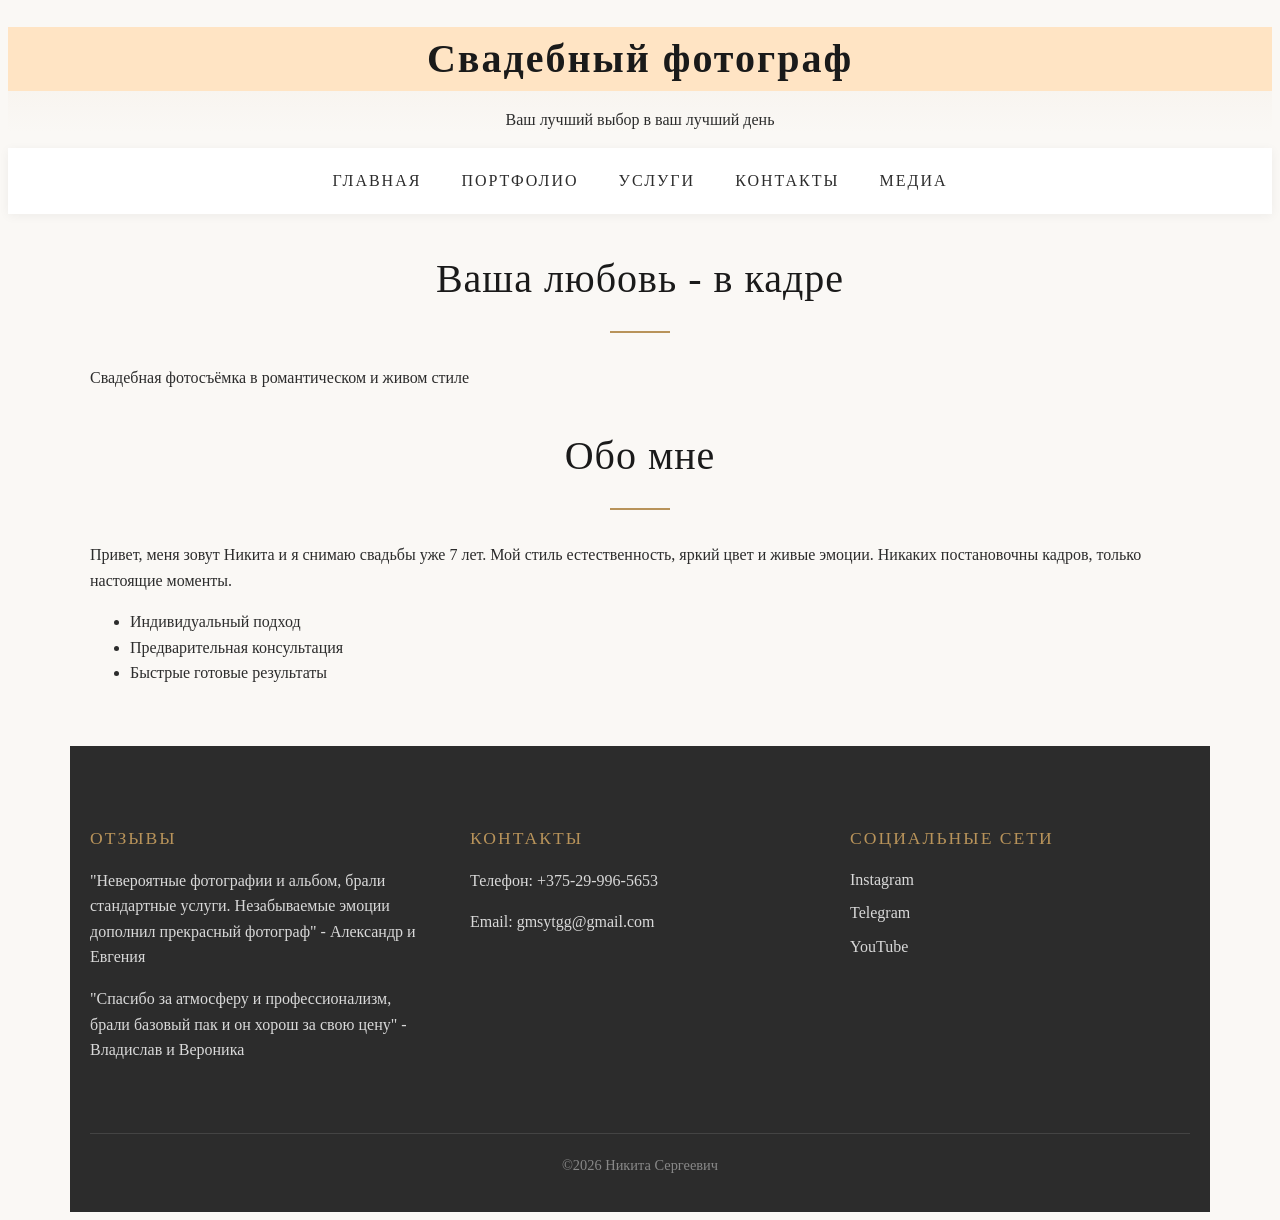
==== index.html @ a115fac6 "Файлы добавлены" ====
<!DOCTYPE html>
<html lang="ru">
<head>
    <meta charset="UTF-8">
    <meta name="viewport" content="width=device-width, initial-scale=1.0">
    <meta http-equiv="X-UA-Compatible" content="ie=edge">
    <title>Портфолио</title>
    <link rel="stylesheet" href="style.css">
    <link rel="icon" type="image/x-icon" href="images/fav.webp">
    <style>
        h1 {
            background-color: bisque;
            letter-spacing: 2px;
            font-weight: bold;
            font-family: 'Times New Roman', Times, serif;
        }
    </style>
</head>

<body>
    <header>
        <h1>Свадебный фотограф</h1>
        <p>Ваш лучший выбор в ваш лучший день</p>
    </header>
    
<nav>
    <ul>
        <li><a href="index.html">Главная</a></li>
        <li><a href="portfolio.html">Портфолио</a></li>
        <li><a href="services.html">Услуги</a></li>
        <li><a href="contacts.html">Контакты</a></li>
        <li><a href="media.html">Медиа</a></li>
    </ul>
</nav>

<section id="main">
    <div>
        <h2>Ваша любовь - в кадре</h2>
        <p>Свадебная фотосъёмка в романтическом и живом стиле</p>
    </div>
</section>

<section id="about">
    <h2>Обо мне</h2>
    <p>Привет, меня зовут Никита и я снимаю свадьбы уже 7 лет. Мой стиль естественность, яркий цвет и живые эмоции. Никаких постановочны кадров, только настоящие моменты.</p>
    <ul>
        <li>Индивидуальный подход</li>
        <li>Предварительная консультация</li>
        <li>Быстрые готовые результаты</li>
    </ul>
</section>

<footer>
    <div>
        <h3>Отзывы</h3>
        <p>"Невероятные фотографии и альбом, брали стандартные услуги. Незабываемые эмоции дополнил прекрасный фотограф" - Александр и Евгения</p>
        <p>"Cпасибо за атмосферу и профессионализм, брали базовый пак и он хорош за свою цену" - Владислав и Вероника</p>
    </div>

    <div>
        <h3>Контакты</h3>
        <p>Телефон: +375-29-996-5653</p>
        <p>Email: gmsytgg@gmail.com</p>
    </div>

    <div>
        <h3>Социальные сети</h3>
        <a href="#">Instagram</a>
        <a href="#">Telegram</a>
        <a href="#">YouTube</a>
    </div>

    <p>©2026 Никита Сергеевич</p>
</footer>

</body>
</html>
---- style.css ----
body {
    font-family: Georgia, 'Times New Roman', Times, serif;
    font-size: 16px;
    line-height: 1.6;
    color: #2c2c2c;
    background-color: #faf8f5;
}

h1, h2, h3 {
    font-family: 'Georgia', serif;
    font-weight: normal;
    letter-spacing: 1px;
    color: #1a1a1a;
}

h1 {
    font-size: 2.5rem;
    margin-bottom: 0.5rem;
}

h2 {
    font-size: 2.5rem;
    margin-bottom: 2rem;
    text-align: center;
    position: relative;
}

h3 {
    font-size: 1.3rem;
    margin-bottom: 1rem;
}

header {
    text-align: center;
    padding: 60px, 20px, 40px;
    background: linear-gradient(180deg, #f5efe8 0%, #faf8f5 100%);
}

nav {
    background-color: #ffffff;
    box-shadow: 0 2px 10px rgba(0, 0, 0, 0.05);
    position: sticky;
    top: 0;
    z-index: 100;
}

nav ul {
    display: flex;
    justify-content: center;
    list-style: none;
    gap: 40px;
    padding: 20px;
}

nav a {
    text-decoration: none;
    color: #2c2c2c;
    font-size: 1rem;
    letter-spacing: 2px;
    text-transform: uppercase;
    padding: 5px 0;
    border-bottom: 1px solid transparent;
    transition: all 0.3s ease; 
}

nav a:hover {
    color: #b8935a;
    border-bottom-color: #b8935a; 
}

section {
    max-width: 1100px;
    margin: 0 auto;
    padding: 80px, 20px;
}

h2::after {
    content: '';
    display: block;
    width: 60px;
    height: 2px;
    background-color: #b8935a;
    margin: 20px auto 0;
}

input, textarea {
    width: 100%;
    padding: 12px 15px;
    margin-bottom: 15px;
    border: 1px solid #ddd;
    border-radius: 4px;
    font-family: inherit;
    font-size: 1rem;
    transition: border-color 0.3s;
}

input:focus, textarea:focus {
    outline: none;
    border-color: #b8935a;
}

textarea {
    resize: vertical;
    min-height: 120px;
}

button {
    background-color: #b8935a;
    color: #ffffff;
    border: none;
    padding: 14px 40px;
    font-size: 1rem;
    letter-spacing: 2px;
    text-transform: uppercase;
    cursor: pointer;
    border-radius: 4px;
    transition: background-color 0.4s;
}

button:hover {
    background-color: #9a7844;
}

footer {
    background-color: #2c2c2c;
    color: #d9d9d9;
    padding: 60px 20px 20px;
    display: grid;
    grid-template-columns: repeat(3, 1fr);
    gap: 40px;
    max-width: 1100px;
    margin: 60px auto 0;
}

footer h3 {
    color: #b8935a;
    font-size: 1.1rem;
    margin-bottom: 15px;
    letter-spacing: 2px;
    text-transform: uppercase;
}

footer a {
    display: block;
    color: #d9d9d9;
    text-decoration: none;
    margin-bottom: 8px;
    transition: color 0.3s;
}

footer a:hover {
    color: #b8935a;
}

footer > p:last-child {
    grid-column: 1 / -1;
    text-align: center;
    padding-top: 20px;
    border-top: 1px solid #444;
    font-size: 0.9rem;
    color: #888;
}

#portfolio > div {
    margin-bottom: 50px;
}

#portfolio div > div img:hover {
    transform: scale(1.05);
    box-shadow: 0 12px 32px rgba(0, 0, 0, 0.25);
}

#portfolio div > div {
    display: flex;
    flex-wrap: wrap;
    gap: 16px;
    justify-content: center;
}

#portfolio div > div img {
    width: 600px;
    max-width: 100%;
    height: auto;
    display: block;
    border-radius: 12px;
    transition: transform .5s ease, box-shadow .5s ease;
    cursor: pointer;
}

audio {
    width: 60%;
    border-radius: 12px;   
    box-shadow: 0 4px 12px rgba(0,0,0,.3);
    filter: hue-rotate(180deg);
}

video {
    border-radius: 12px;
    box-shadow: 0 4px 12px rgba(0,0,0,.3);
    padding: 20px 20px;
}

#Media div {
    text-align: center;
}
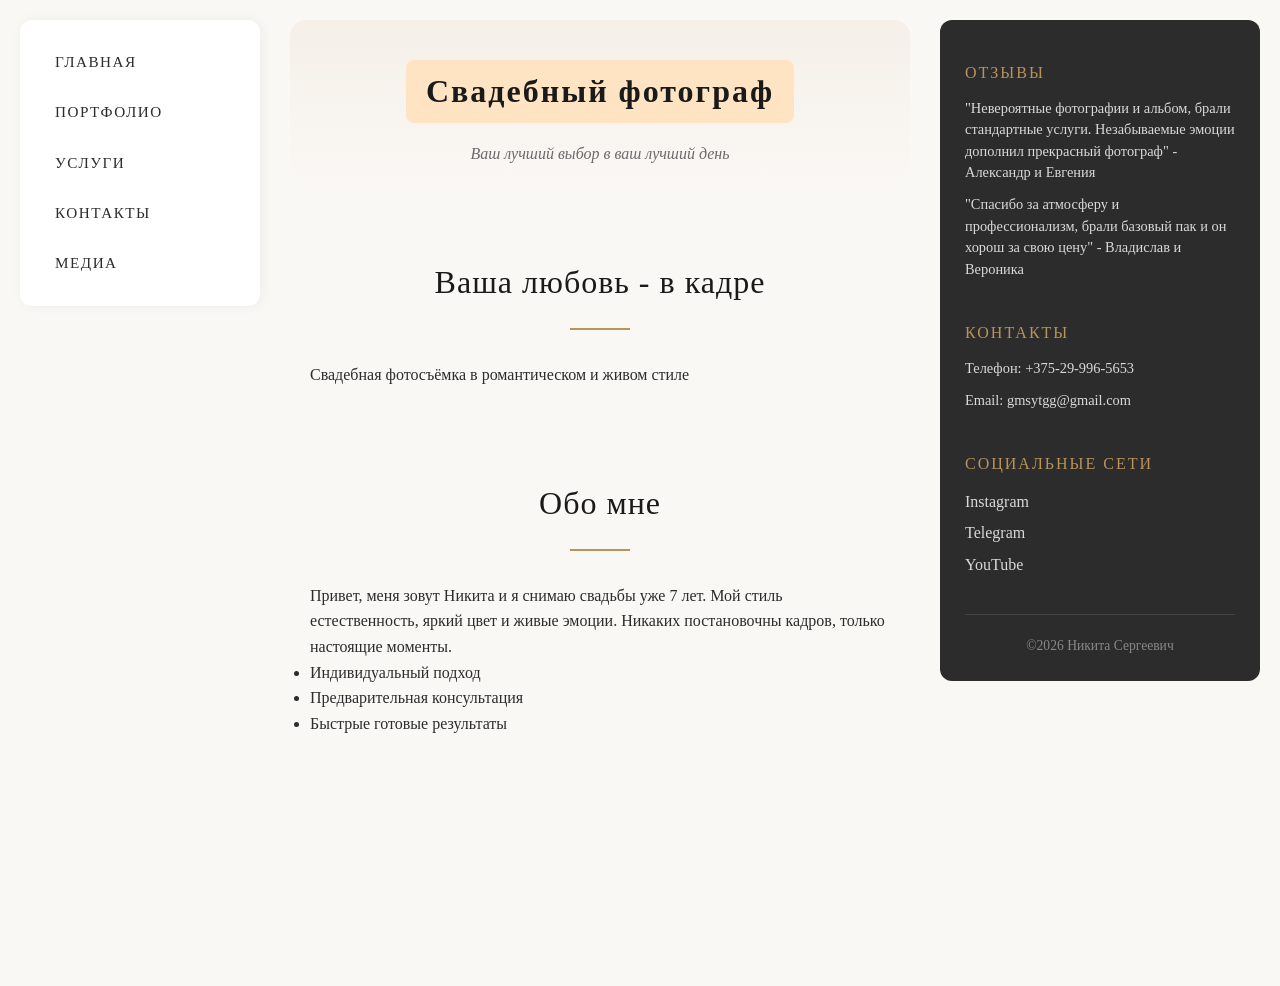
==== commit 560e89fb: "Первый коммит" ====
--- a/index.html
+++ b/index.html
@@ -17,61 +17,61 @@
     </style>
 </head>
 
-<body>
-    <header>
-        <h1>Свадебный фотограф</h1>
-        <p>Ваш лучший выбор в ваш лучший день</p>
+<body class="page">
+    <header class="header">
+        <h1 class="header-title">Свадебный фотограф</h1>
+        <p class="header-subtitle">Ваш лучший выбор в ваш лучший день</p>
     </header>
-    
-<nav>
-    <ul>
-        <li><a href="index.html">Главная</a></li>
-        <li><a href="portfolio.html">Портфолио</a></li>
-        <li><a href="services.html">Услуги</a></li>
-        <li><a href="contacts.html">Контакты</a></li>
-        <li><a href="media.html">Медиа</a></li>
-    </ul>
-</nav>
 
-<section id="main">
-    <div>
-        <h2>Ваша любовь - в кадре</h2>
-        <p>Свадебная фотосъёмка в романтическом и живом стиле</p>
-    </div>
-</section>
+    <nav class="nav">
+        <ul class="nav-list">
+            <li class="nav-item"><a class="nav-link" href="index.html">Главная</a></li>
+            <li class="nav-item"><a class="nav-link" href="portfolio.html">Портфолио</a></li>
+            <li class="nav-item"><a class="nav-link" href="services.html">Услуги</a></li>
+            <li class="nav-item"><a class="nav-link" href="contacts.html">Контакты</a></li>
+            <li class="nav-item"><a class="nav-link" href="media.html">Медиа</a></li>
+        </ul>
+    </nav>
 
-<section id="about">
-    <h2>Обо мне</h2>
-    <p>Привет, меня зовут Никита и я снимаю свадьбы уже 7 лет. Мой стиль естественность, яркий цвет и живые эмоции. Никаких постановочны кадров, только настоящие моменты.</p>
-    <ul>
-        <li>Индивидуальный подход</li>
-        <li>Предварительная консультация</li>
-        <li>Быстрые готовые результаты</li>
-    </ul>
-</section>
+    <section id="main" class="section section-main">
+        <div class="hero">
+            <h2 class="section-title hero-title">Ваша любовь - в кадре</h2>
+            <p class="hero-text">Свадебная фотосъёмка в романтическом и живом стиле</p>
+        </div>
+    </section>
 
-<footer>
-    <div>
-        <h3>Отзывы</h3>
-        <p>"Невероятные фотографии и альбом, брали стандартные услуги. Незабываемые эмоции дополнил прекрасный фотограф" - Александр и Евгения</p>
-        <p>"Cпасибо за атмосферу и профессионализм, брали базовый пак и он хорош за свою цену" - Владислав и Вероника</p>
-    </div>
+    <section id="about" class="section section-about">
+        <h2 class="section-title">Обо мне</h2>
+        <p class="about-text">Привет, меня зовут Никита и я снимаю свадьбы уже 7 лет. Мой стиль естественность, яркий цвет и живые эмоции. Никаких постановочны кадров, только настоящие моменты.</p>
+        <ul class="about-list">
+            <li class="about-item">Индивидуальный подход</li>
+            <li class="about-item">Предварительная консультация</li>
+            <li class="about-item">Быстрые готовые результаты</li>
+        </ul>
+    </section>
 
-    <div>
-        <h3>Контакты</h3>
-        <p>Телефон: +375-29-996-5653</p>
-        <p>Email: gmsytgg@gmail.com</p>
-    </div>
+    <footer class="footer">
+        <div class="footer-block">
+            <h3 class="footer-title">Отзывы</h3>
+            <p class="footer-text">"Невероятные фотографии и альбом, брали стандартные услуги. Незабываемые эмоции дополнил прекрасный фотограф" - Александр и Евгения</p>
+            <p class="footer-text">"Cпасибо за атмосферу и профессионализм, брали базовый пак и он хорош за свою цену" - Владислав и Вероника</p>
+        </div>
 
-    <div>
-        <h3>Социальные сети</h3>
-        <a href="#">Instagram</a>
-        <a href="#">Telegram</a>
-        <a href="#">YouTube</a>
-    </div>
+        <div class="footer-block">
+            <h3 class="footer-title">Контакты</h3>
+            <p class="footer-text">Телефон: +375-29-996-5653</p>
+            <p class="footer-text">Email: gmsytgg@gmail.com</p>
+        </div>
 
-    <p>©2026 Никита Сергеевич</p>
-</footer>
+        <div class="footer-block">
+            <h3 class="footer-title">Социальные сети</h3>
+            <a class="footer-link" href="#">Instagram</a>
+            <a class="footer-link" href="#">Telegram</a>
+            <a class="footer-link" href="#">YouTube</a>
+        </div>
+
+        <p class="footer-copyright">©2026 Никита Сергеевич</p>
+    </footer>
 
 </body>
 </html>
--- a/style.css
+++ b/style.css
@@ -1,9 +1,24 @@
+* {
+    margin: 0;
+    padding: 0;
+    box-sizing: border-box;
+}
+
 body {
     font-family: Georgia, 'Times New Roman', Times, serif;
     font-size: 16px;
     line-height: 1.6;
     color: #2c2c2c;
     background-color: #faf8f5;
+
+    display: grid;
+    grid-template-columns: 240px 1fr 320px;
+    gap: 30px;
+    max-width: 1600px;
+    margin: 0 auto;
+    padding: 20px;
+    min-height: 100vh;
+    align-items: start;
 }
 
 h1, h2, h3 {
@@ -14,67 +29,90 @@
 }
 
 h1 {
-    font-size: 2.5rem;
+    font-size: 2rem;
     margin-bottom: 0.5rem;
 }
 
 h2 {
-    font-size: 2.5rem;
+    font-size: 2rem;
     margin-bottom: 2rem;
     text-align: center;
     position: relative;
 }
 
 h3 {
-    font-size: 1.3rem;
+    font-size: 1.2rem;
     margin-bottom: 1rem;
 }
 
-header {
-    text-align: center;
-    padding: 60px, 20px, 40px;
-    background: linear-gradient(180deg, #f5efe8 0%, #faf8f5 100%);
-}
-
-nav {
+.nav {
+    grid-column: 1;
+    grid-row: 1 / span 10; 
     background-color: #ffffff;
-    box-shadow: 0 2px 10px rgba(0, 0, 0, 0.05);
+    box-shadow: 2px 0 12px rgba(0, 0, 0, 0.05);
     position: sticky;
-    top: 0;
-    z-index: 100;
-}
-
-nav ul {
+    top: 20px;
+    border-radius: 12px;
+    padding: 20px 0;
+}
+
+.nav-list {
     display: flex;
-    justify-content: center;
+    flex-direction: column;
     list-style: none;
-    gap: 40px;
-    padding: 20px;
-}
-
-nav a {
+    gap: 6px;
+    padding: 0 20px;
+}
+
+.nav-link {
+    display: block;
     text-decoration: none;
     color: #2c2c2c;
-    font-size: 1rem;
+    font-size: 0.95rem;
+    letter-spacing: 1.5px;
+    text-transform: uppercase;
+    padding: 10px 12px;
+    border-radius: 8px;
+    border-left: 3px solid transparent;
+    transition: all 0.3s ease;
+}
+
+.nav-link:hover {
+    color: #b8935a;
+    background-color: #faf3ea;
+    border-left-color: #b8935a;
+}
+
+.header {
+    grid-column: 2;
+    text-align: center;
+    padding: 40px 20px 20px;
+    background: linear-gradient(180deg, #f5efe8 0%, #faf8f5 100%);
+    border-radius: 16px;
+}
+
+.header-title {
+    background-color: bisque;
     letter-spacing: 2px;
-    text-transform: uppercase;
-    padding: 5px 0;
-    border-bottom: 1px solid transparent;
-    transition: all 0.3s ease; 
-}
-
-nav a:hover {
-    color: #b8935a;
-    border-bottom-color: #b8935a; 
-}
-
-section {
-    max-width: 1100px;
-    margin: 0 auto;
-    padding: 80px, 20px;
-}
-
-h2::after {
+    font-weight: bold;
+    font-family: 'Times New Roman', Times, serif;
+    display: inline-block;
+    padding: 6px 20px;
+    border-radius: 8px;
+}
+
+.header-subtitle {
+    margin-top: 10px;
+    font-style: italic;
+    color: #6b6b6b;
+}
+
+.section {
+    grid-column: 2;
+    padding: 40px 20px 20px;
+}
+
+.section-title::after {
     content: '';
     display: block;
     width: 60px;
@@ -83,7 +121,56 @@
     margin: 20px auto 0;
 }
 
-input, textarea {
+.footer {
+    grid-column: 3;
+    grid-row: 1 / span 10;
+    background-color: #2c2c2c;
+    color: #d9d9d9;
+    padding: 40px 25px 25px;
+    border-radius: 12px;
+    position: sticky;
+    top: 20px;
+    display: flex;
+    flex-direction: column;
+    gap: 30px;
+}
+
+.footer-title {
+    color: #b8935a;
+    font-size: 1rem;
+    margin-bottom: 12px;
+    letter-spacing: 2px;
+    text-transform: uppercase;
+}
+
+.footer-text {
+    font-size: 0.9rem;
+    margin-bottom: 10px;
+    line-height: 1.5;
+}
+
+.footer-link {
+    display: block;
+    color: #d9d9d9;
+    text-decoration: none;
+    margin-bottom: 6px;
+    transition: color 0.3s;
+}
+
+.footer-link:hover {
+    color: #b8935a;
+}
+
+.footer-copyright {
+    text-align: center;
+    padding-top: 20px;
+    border-top: 1px solid #444;
+    font-size: 0.85rem;
+    color: #888;
+}
+
+.form-input,
+.form-textarea {
     width: 100%;
     padding: 12px 15px;
     margin-bottom: 15px;
@@ -94,17 +181,18 @@
     transition: border-color 0.3s;
 }
 
-input:focus, textarea:focus {
+.form-input:focus,
+.form-textarea:focus {
     outline: none;
     border-color: #b8935a;
 }
 
-textarea {
+.form-textarea {
     resize: vertical;
     min-height: 120px;
 }
 
-button {
+.form-button {
     background-color: #b8935a;
     color: #ffffff;
     border: none;
@@ -117,69 +205,22 @@
     transition: background-color 0.4s;
 }
 
-button:hover {
+.form-button:hover {
     background-color: #9a7844;
 }
 
-footer {
-    background-color: #2c2c2c;
-    color: #d9d9d9;
-    padding: 60px 20px 20px;
-    display: grid;
-    grid-template-columns: repeat(3, 1fr);
-    gap: 40px;
-    max-width: 1100px;
-    margin: 60px auto 0;
-}
-
-footer h3 {
-    color: #b8935a;
-    font-size: 1.1rem;
-    margin-bottom: 15px;
-    letter-spacing: 2px;
-    text-transform: uppercase;
-}
-
-footer a {
-    display: block;
-    color: #d9d9d9;
-    text-decoration: none;
-    margin-bottom: 8px;
-    transition: color 0.3s;
-}
-
-footer a:hover {
-    color: #b8935a;
-}
-
-footer > p:last-child {
-    grid-column: 1 / -1;
-    text-align: center;
-    padding-top: 20px;
-    border-top: 1px solid #444;
-    font-size: 0.9rem;
-    color: #888;
-}
-
-#portfolio > div {
-    margin-bottom: 50px;
-}
-
-#portfolio div > div img:hover {
-    transform: scale(1.05);
-    box-shadow: 0 12px 32px rgba(0, 0, 0, 0.25);
-}
-
-#portfolio div > div {
+.portfolio-group { margin-bottom: 50px; }
+
+.portfolio-images {
     display: flex;
     flex-wrap: wrap;
     gap: 16px;
     justify-content: center;
 }
 
-#portfolio div > div img {
-    width: 600px;
-    max-width: 100%;
+.portfolio-image {
+    width: 100%;
+    max-width: 500px;
     height: auto;
     display: block;
     border-radius: 12px;
@@ -187,22 +228,88 @@
     cursor: pointer;
 }
 
-audio {
-    width: 60%;
-    border-radius: 12px;   
+.portfolio-image:hover {
+    transform: scale(1.05);
+    box-shadow: 0 12px 32px rgba(0, 0, 0, 0.25);
+}
+
+.portfolio-subtitle { text-align: center; font-weight: bold; }
+
+.media-audio {
+    width: 80%;
+    max-width: 400px;
+    border-radius: 12px;
     box-shadow: 0 4px 12px rgba(0,0,0,.3);
     filter: hue-rotate(180deg);
-}
-
-video {
+    margin-bottom: 15px;
+}
+
+.media-video {
     border-radius: 12px;
     box-shadow: 0 4px 12px rgba(0,0,0,.3);
-    padding: 20px 20px;
-}
-
-#Media div {
-    text-align: center;
-}
-
-
-
+    padding: 10px;
+    max-width: 100%;
+    margin-bottom: 15px;
+}
+
+.media-block { text-align: center; margin-bottom: 40px; }
+
+.service-card {
+    background: #ffffff;
+    border-radius: 12px;
+    padding: 25px;
+    margin-bottom: 20px;
+    box-shadow: 0 4px 16px rgba(0,0,0,0.06);
+    transition: transform 0.3s ease, box-shadow 0.3s ease;
+}
+
+.service-card:hover {
+    transform: translateY(-4px);
+    box-shadow: 0 10px 24px rgba(0,0,0,0.12);
+}
+
+.service-title { color: #b8935a; text-transform: uppercase; letter-spacing: 1.5px; }
+.service-price { font-size: 1.4rem; font-weight: bold; color: #1a1a1a; margin-top: 10px; }
+
+.contacts-block,
+.contacts-form-block {
+    background: #ffffff;
+    border-radius: 12px;
+    padding: 25px;
+    margin-bottom: 25px;
+    box-shadow: 0 4px 16px rgba(0,0,0,0.06);
+}
+
+@media (max-width: 1100px) {
+    body { grid-template-columns: 200px 1fr 260px; gap: 20px; }
+}
+
+@media (max-width: 900px) {
+    body {
+        grid-template-columns: 1fr;
+        padding: 15px;
+    }
+
+    .nav, .footer, .header, .section {
+        grid-column: 1;
+        grid-row: auto;
+        position: static;
+    }
+
+    .nav-list {
+        flex-direction: row;
+        flex-wrap: wrap;
+        justify-content: center;
+        gap: 5px;
+    }
+
+    .nav-link {
+        border-left: none;
+        border-bottom: 3px solid transparent;
+    }
+
+    .nav-link:hover {
+        border-left-color: transparent;
+        border-bottom-color: #b8935a;
+    }
+}
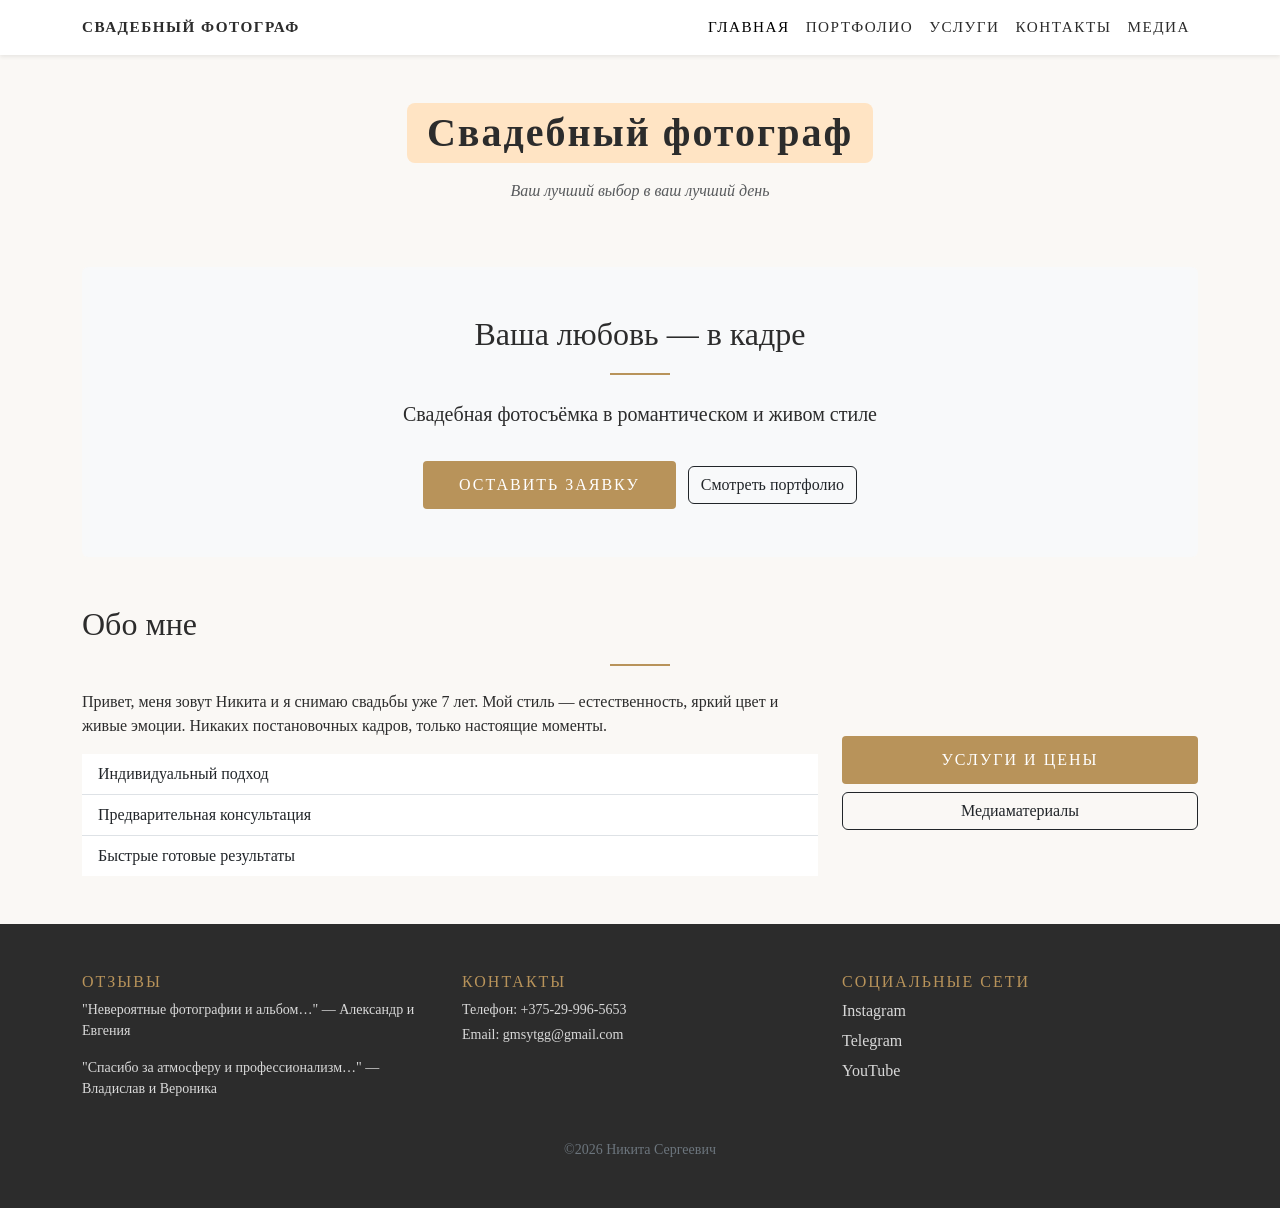
==== commit 45f47b98: "Адаптивность lab5" ====
--- a/index.html
+++ b/index.html
@@ -3,75 +3,94 @@
 <head>
     <meta charset="UTF-8">
     <meta name="viewport" content="width=device-width, initial-scale=1.0">
-    <meta http-equiv="X-UA-Compatible" content="ie=edge">
-    <title>Портфолио</title>
+    <title>Портфолио — Главная</title>
+    <link rel="icon" type="image/x-icon" href="images/fav.webp">
+    <link href="https://cdn.jsdelivr.net/npm/bootstrap@5.3.3/dist/css/bootstrap.min.css" rel="stylesheet">
     <link rel="stylesheet" href="style.css">
-    <link rel="icon" type="image/x-icon" href="images/fav.webp">
-    <style>
-        h1 {
-            background-color: bisque;
-            letter-spacing: 2px;
-            font-weight: bold;
-            font-family: 'Times New Roman', Times, serif;
-        }
-    </style>
 </head>
+<body>
 
-<body class="page">
-    <header class="header">
-        <h1 class="header-title">Свадебный фотограф</h1>
-        <p class="header-subtitle">Ваш лучший выбор в ваш лучший день</p>
-    </header>
+<!-- NAVBAR -->
+<nav class="navbar navbar-expand-lg bg-white shadow-sm sticky-top">
+    <div class="container">
+        <a class="navbar-brand fw-bold" href="index.html">Свадебный фотограф</a>
+        <button class="navbar-toggler" type="button" data-bs-toggle="collapse" data-bs-target="#mainNav">
+            <span class="navbar-toggler-icon"></span>
+        </button>
+        <div class="collapse navbar-collapse" id="mainNav">
+            <ul class="navbar-nav ms-auto">
+                <li class="nav-item"><a class="nav-link active" href="index.html">Главная</a></li>
+                <li class="nav-item"><a class="nav-link" href="portfolio.html">Портфолио</a></li>
+                <li class="nav-item"><a class="nav-link" href="services.html">Услуги</a></li>
+                <li class="nav-item"><a class="nav-link" href="contacts.html">Контакты</a></li>
+                <li class="nav-item"><a class="nav-link" href="media.html">Медиа</a></li>
+            </ul>
+        </div>
+    </div>
+</nav>
 
-    <nav class="nav">
-        <ul class="nav-list">
-            <li class="nav-item"><a class="nav-link" href="index.html">Главная</a></li>
-            <li class="nav-item"><a class="nav-link" href="portfolio.html">Портфолио</a></li>
-            <li class="nav-item"><a class="nav-link" href="services.html">Услуги</a></li>
-            <li class="nav-item"><a class="nav-link" href="contacts.html">Контакты</a></li>
-            <li class="nav-item"><a class="nav-link" href="media.html">Медиа</a></li>
-        </ul>
-    </nav>
+<!-- HEADER -->
+<header class="container text-center py-5">
+    <h1 class="header-title">Свадебный фотограф</h1>
+    <p class="fst-italic text-muted mt-2">Ваш лучший выбор в ваш лучший день</p>
+</header>
 
-    <section id="main" class="section section-main">
-        <div class="hero">
-            <h2 class="section-title hero-title">Ваша любовь - в кадре</h2>
-            <p class="hero-text">Свадебная фотосъёмка в романтическом и живом стиле</p>
+<!-- MAIN -->
+<main class="container">
+
+    <!-- HERO -->
+    <section class="bg-light rounded p-5 text-center mb-5">
+        <h2 class="section-title mb-4">Ваша любовь — в кадре</h2>
+        <p class="fs-5">Свадебная фотосъёмка в романтическом и живом стиле</p>
+        <a href="contacts.html" class="btn btn-gold mt-3">Оставить заявку</a>
+        <a href="portfolio.html" class="btn btn-outline-dark mt-3 ms-2">Смотреть портфолио</a>
+    </section>
+
+    <!-- ABOUT -->
+    <section class="mb-5">
+        <h2 class="section-title mb-4">Обо мне</h2>
+        <div class="row align-items-center g-4">
+            <div class="col-12 col-md-8">
+                <p>Привет, меня зовут Никита и я снимаю свадьбы уже 7 лет. Мой стиль — естественность, яркий цвет и живые эмоции. Никаких постановочных кадров, только настоящие моменты.</p>
+                <ul class="list-group list-group-flush">
+                    <li class="list-group-item">Индивидуальный подход</li>
+                    <li class="list-group-item">Предварительная консультация</li>
+                    <li class="list-group-item">Быстрые готовые результаты</li>
+                </ul>
+            </div>
+            <div class="col-12 col-md-4 text-center">
+                <a href="services.html" class="btn btn-gold w-100 mb-2">Услуги и цены</a>
+                <a href="media.html" class="btn btn-outline-dark w-100">Медиаматериалы</a>
+            </div>
         </div>
     </section>
+</main>
 
-    <section id="about" class="section section-about">
-        <h2 class="section-title">Обо мне</h2>
-        <p class="about-text">Привет, меня зовут Никита и я снимаю свадьбы уже 7 лет. Мой стиль естественность, яркий цвет и живые эмоции. Никаких постановочны кадров, только настоящие моменты.</p>
-        <ul class="about-list">
-            <li class="about-item">Индивидуальный подход</li>
-            <li class="about-item">Предварительная консультация</li>
-            <li class="about-item">Быстрые готовые результаты</li>
-        </ul>
-    </section>
+<!-- FOOTER -->
+<footer class="footer mt-5 py-5">
+    <div class="container">
+        <div class="row g-4">
+            <div class="col-12 col-md-4">
+                <h3 class="footer-title">Отзывы</h3>
+                <p class="small">"Невероятные фотографии и альбом…" — Александр и Евгения</p>
+                <p class="small">"Спасибо за атмосферу и профессионализм…" — Владислав и Вероника</p>
+            </div>
+            <div class="col-12 col-md-4">
+                <h3 class="footer-title">Контакты</h3>
+                <p class="small mb-1">Телефон: +375-29-996-5653</p>
+                <p class="small">Email: gmsytgg@gmail.com</p>
+            </div>
+            <div class="col-12 col-md-4">
+                <h3 class="footer-title">Социальные сети</h3>
+                <a class="footer-link" href="#">Instagram</a>
+                <a class="footer-link" href="#">Telegram</a>
+                <a class="footer-link" href="#">YouTube</a>
+            </div>
+        </div>
+        <p class="text-center text-secondary small mt-4 mb-0">©2026 Никита Сергеевич</p>
+    </div>
+</footer>
 
-    <footer class="footer">
-        <div class="footer-block">
-            <h3 class="footer-title">Отзывы</h3>
-            <p class="footer-text">"Невероятные фотографии и альбом, брали стандартные услуги. Незабываемые эмоции дополнил прекрасный фотограф" - Александр и Евгения</p>
-            <p class="footer-text">"Cпасибо за атмосферу и профессионализм, брали базовый пак и он хорош за свою цену" - Владислав и Вероника</p>
-        </div>
-
-        <div class="footer-block">
-            <h3 class="footer-title">Контакты</h3>
-            <p class="footer-text">Телефон: +375-29-996-5653</p>
-            <p class="footer-text">Email: gmsytgg@gmail.com</p>
-        </div>
-
-        <div class="footer-block">
-            <h3 class="footer-title">Социальные сети</h3>
-            <a class="footer-link" href="#">Instagram</a>
-            <a class="footer-link" href="#">Telegram</a>
-            <a class="footer-link" href="#">YouTube</a>
-        </div>
-
-        <p class="footer-copyright">©2026 Никита Сергеевич</p>
-    </footer>
-
+<script src="https://cdn.jsdelivr.net/npm/bootstrap@5.3.3/dist/js/bootstrap.bundle.min.js"></script>
 </body>
 </html>
--- a/style.css
+++ b/style.css
@@ -1,94 +1,12 @@
-* {
-    margin: 0;
-    padding: 0;
-    box-sizing: border-box;
+:root {
+    --gold: #b8935a;
+    --dark: #2c2c2c;
 }
 
 body {
     font-family: Georgia, 'Times New Roman', Times, serif;
-    font-size: 16px;
-    line-height: 1.6;
-    color: #2c2c2c;
     background-color: #faf8f5;
-
-    display: grid;
-    grid-template-columns: 240px 1fr 320px;
-    gap: 30px;
-    max-width: 1600px;
-    margin: 0 auto;
-    padding: 20px;
-    min-height: 100vh;
-    align-items: start;
-}
-
-h1, h2, h3 {
-    font-family: 'Georgia', serif;
-    font-weight: normal;
-    letter-spacing: 1px;
-    color: #1a1a1a;
-}
-
-h1 {
-    font-size: 2rem;
-    margin-bottom: 0.5rem;
-}
-
-h2 {
-    font-size: 2rem;
-    margin-bottom: 2rem;
-    text-align: center;
-    position: relative;
-}
-
-h3 {
-    font-size: 1.2rem;
-    margin-bottom: 1rem;
-}
-
-.nav {
-    grid-column: 1;
-    grid-row: 1 / span 10; 
-    background-color: #ffffff;
-    box-shadow: 2px 0 12px rgba(0, 0, 0, 0.05);
-    position: sticky;
-    top: 20px;
-    border-radius: 12px;
-    padding: 20px 0;
-}
-
-.nav-list {
-    display: flex;
-    flex-direction: column;
-    list-style: none;
-    gap: 6px;
-    padding: 0 20px;
-}
-
-.nav-link {
-    display: block;
-    text-decoration: none;
-    color: #2c2c2c;
-    font-size: 0.95rem;
-    letter-spacing: 1.5px;
-    text-transform: uppercase;
-    padding: 10px 12px;
-    border-radius: 8px;
-    border-left: 3px solid transparent;
-    transition: all 0.3s ease;
-}
-
-.nav-link:hover {
-    color: #b8935a;
-    background-color: #faf3ea;
-    border-left-color: #b8935a;
-}
-
-.header {
-    grid-column: 2;
-    text-align: center;
-    padding: 40px 20px 20px;
-    background: linear-gradient(180deg, #f5efe8 0%, #faf8f5 100%);
-    border-radius: 16px;
+    color: var(--dark);
 }
 
 .header-title {
@@ -101,215 +19,70 @@
     border-radius: 8px;
 }
 
-.header-subtitle {
-    margin-top: 10px;
-    font-style: italic;
-    color: #6b6b6b;
-}
-
-.section {
-    grid-column: 2;
-    padding: 40px 20px 20px;
-}
-
 .section-title::after {
     content: '';
     display: block;
     width: 60px;
     height: 2px;
-    background-color: #b8935a;
+    background-color: var(--gold);
     margin: 20px auto 0;
 }
 
+.navbar-brand,
+.nav-link {
+    letter-spacing: 1.5px;
+    text-transform: uppercase;
+    font-size: 0.95rem;
+    color: #2c2c2c;
+}
+
+.nav-link:hover {
+    color: var(--gold) !important;
+}
+
+.btn-gold {
+    background-color: var(--gold);
+    color: #fff;
+    border: none;
+    letter-spacing: 2px;
+    text-transform: uppercase;
+    padding: 12px 36px;
+    border-radius: 4px;
+}
+
+.btn-gold:hover {
+    background-color: #9a7844;
+    color: #fff;
+}
+
 .footer {
-    grid-column: 3;
-    grid-row: 1 / span 10;
-    background-color: #2c2c2c;
+    background-color: var(--dark);
     color: #d9d9d9;
-    padding: 40px 25px 25px;
-    border-radius: 12px;
-    position: sticky;
-    top: 20px;
-    display: flex;
-    flex-direction: column;
-    gap: 30px;
 }
 
 .footer-title {
-    color: #b8935a;
+    color: var(--gold);
     font-size: 1rem;
-    margin-bottom: 12px;
     letter-spacing: 2px;
     text-transform: uppercase;
 }
 
-.footer-text {
-    font-size: 0.9rem;
-    margin-bottom: 10px;
-    line-height: 1.5;
+.footer-link {
+    color: #d9d9d9;
+    text-decoration: none;
+    display: block;
+    margin-bottom: 6px;
 }
 
-.footer-link {
-    display: block;
-    color: #d9d9d9;
-    text-decoration: none;
-    margin-bottom: 6px;
-    transition: color 0.3s;
-}
-
-.footer-link:hover {
-    color: #b8935a;
-}
-
-.footer-copyright {
-    text-align: center;
-    padding-top: 20px;
-    border-top: 1px solid #444;
-    font-size: 0.85rem;
-    color: #888;
-}
-
-.form-input,
-.form-textarea {
-    width: 100%;
-    padding: 12px 15px;
-    margin-bottom: 15px;
-    border: 1px solid #ddd;
-    border-radius: 4px;
-    font-family: inherit;
-    font-size: 1rem;
-    transition: border-color 0.3s;
-}
-
-.form-input:focus,
-.form-textarea:focus {
-    outline: none;
-    border-color: #b8935a;
-}
-
-.form-textarea {
-    resize: vertical;
-    min-height: 120px;
-}
-
-.form-button {
-    background-color: #b8935a;
-    color: #ffffff;
-    border: none;
-    padding: 14px 40px;
-    font-size: 1rem;
-    letter-spacing: 2px;
-    text-transform: uppercase;
-    cursor: pointer;
-    border-radius: 4px;
-    transition: background-color 0.4s;
-}
-
-.form-button:hover {
-    background-color: #9a7844;
-}
-
-.portfolio-group { margin-bottom: 50px; }
-
-.portfolio-images {
-    display: flex;
-    flex-wrap: wrap;
-    gap: 16px;
-    justify-content: center;
-}
+.footer-link:hover { color: var(--gold); }
 
 .portfolio-image {
     width: 100%;
-    max-width: 500px;
-    height: auto;
-    display: block;
     border-radius: 12px;
     transition: transform .5s ease, box-shadow .5s ease;
-    cursor: pointer;
 }
 
 .portfolio-image:hover {
     transform: scale(1.05);
-    box-shadow: 0 12px 32px rgba(0, 0, 0, 0.25);
-}
-
-.portfolio-subtitle { text-align: center; font-weight: bold; }
-
-.media-audio {
-    width: 80%;
-    max-width: 400px;
-    border-radius: 12px;
-    box-shadow: 0 4px 12px rgba(0,0,0,.3);
-    filter: hue-rotate(180deg);
-    margin-bottom: 15px;
-}
-
-.media-video {
-    border-radius: 12px;
-    box-shadow: 0 4px 12px rgba(0,0,0,.3);
-    padding: 10px;
-    max-width: 100%;
-    margin-bottom: 15px;
-}
-
-.media-block { text-align: center; margin-bottom: 40px; }
-
-.service-card {
-    background: #ffffff;
-    border-radius: 12px;
-    padding: 25px;
-    margin-bottom: 20px;
-    box-shadow: 0 4px 16px rgba(0,0,0,0.06);
-    transition: transform 0.3s ease, box-shadow 0.3s ease;
-}
-
-.service-card:hover {
-    transform: translateY(-4px);
-    box-shadow: 0 10px 24px rgba(0,0,0,0.12);
-}
-
-.service-title { color: #b8935a; text-transform: uppercase; letter-spacing: 1.5px; }
-.service-price { font-size: 1.4rem; font-weight: bold; color: #1a1a1a; margin-top: 10px; }
-
-.contacts-block,
-.contacts-form-block {
-    background: #ffffff;
-    border-radius: 12px;
-    padding: 25px;
-    margin-bottom: 25px;
-    box-shadow: 0 4px 16px rgba(0,0,0,0.06);
-}
-
-@media (max-width: 1100px) {
-    body { grid-template-columns: 200px 1fr 260px; gap: 20px; }
-}
-
-@media (max-width: 900px) {
-    body {
-        grid-template-columns: 1fr;
-        padding: 15px;
-    }
-
-    .nav, .footer, .header, .section {
-        grid-column: 1;
-        grid-row: auto;
-        position: static;
-    }
-
-    .nav-list {
-        flex-direction: row;
-        flex-wrap: wrap;
-        justify-content: center;
-        gap: 5px;
-    }
-
-    .nav-link {
-        border-left: none;
-        border-bottom: 3px solid transparent;
-    }
-
-    .nav-link:hover {
-        border-left-color: transparent;
-        border-bottom-color: #b8935a;
-    }
+    box-shadow: 0 12px 32px rgba(0,0,0,0.25);
 }
